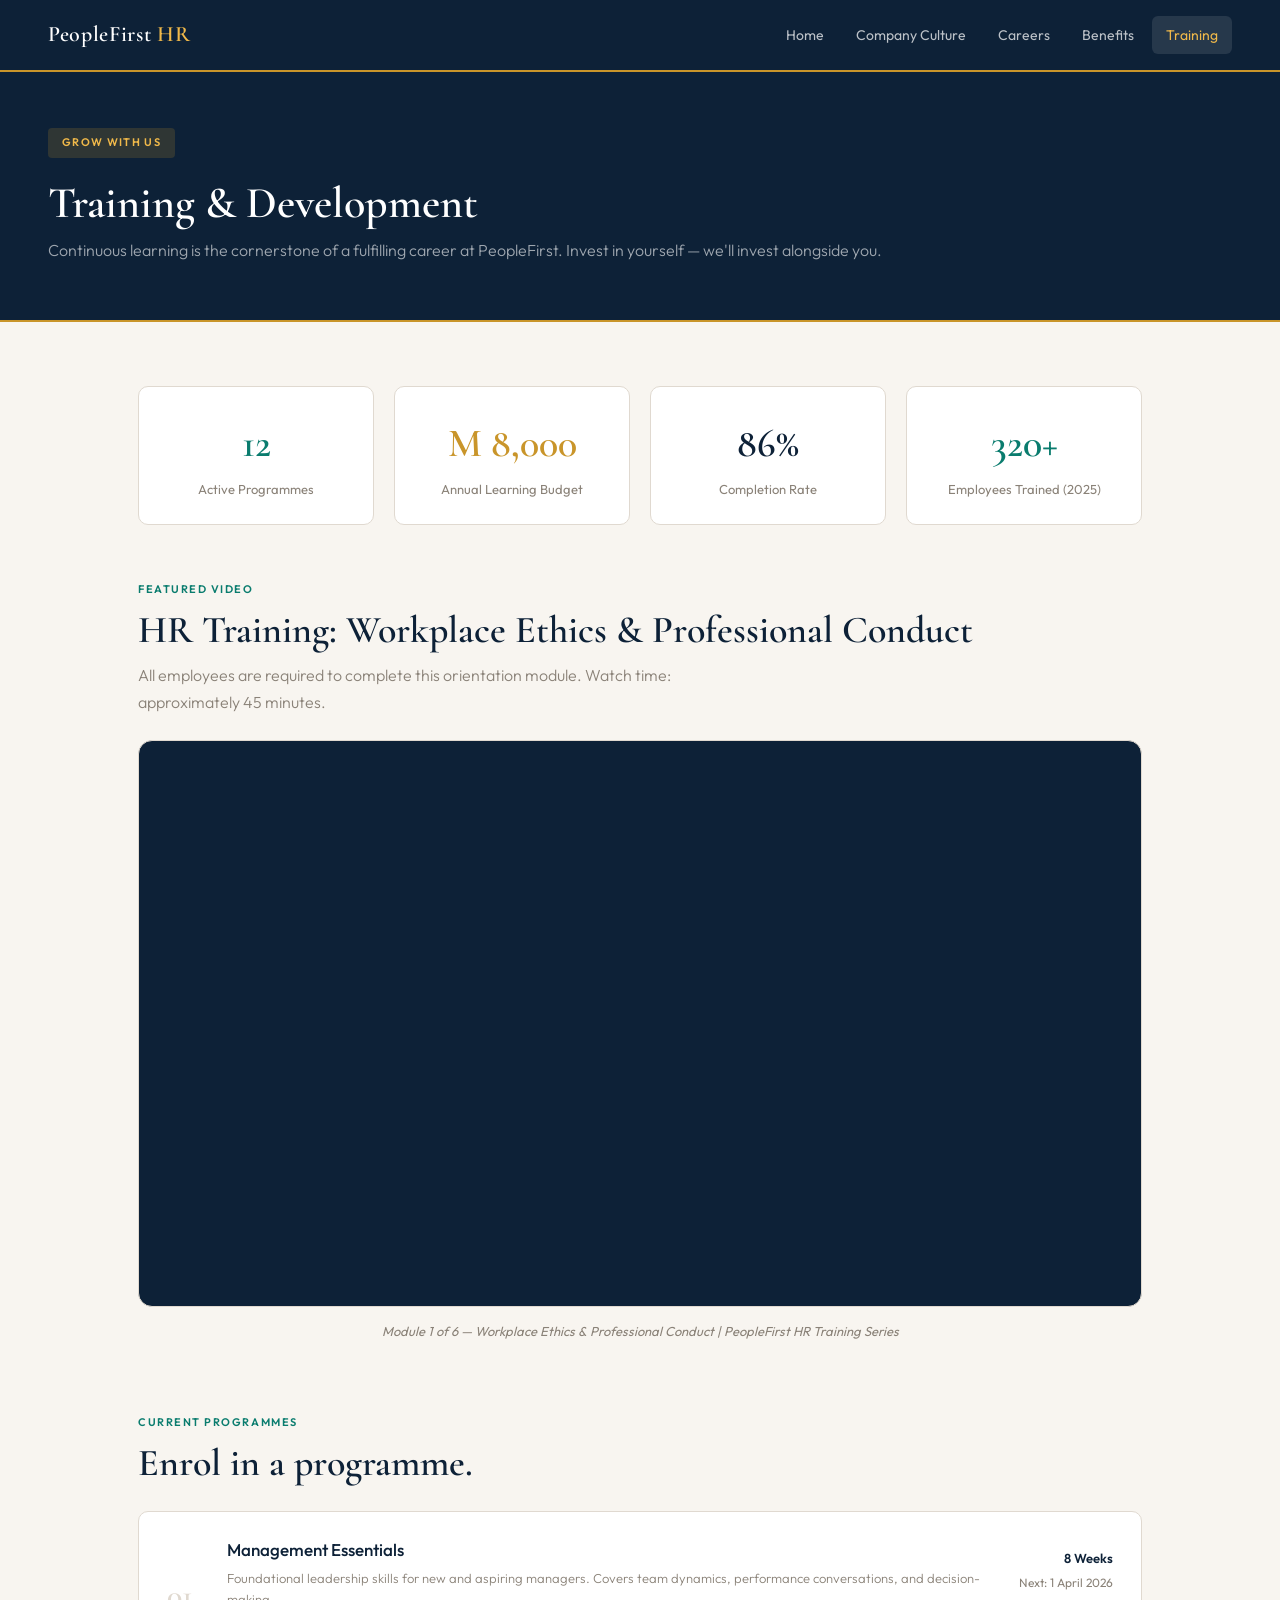
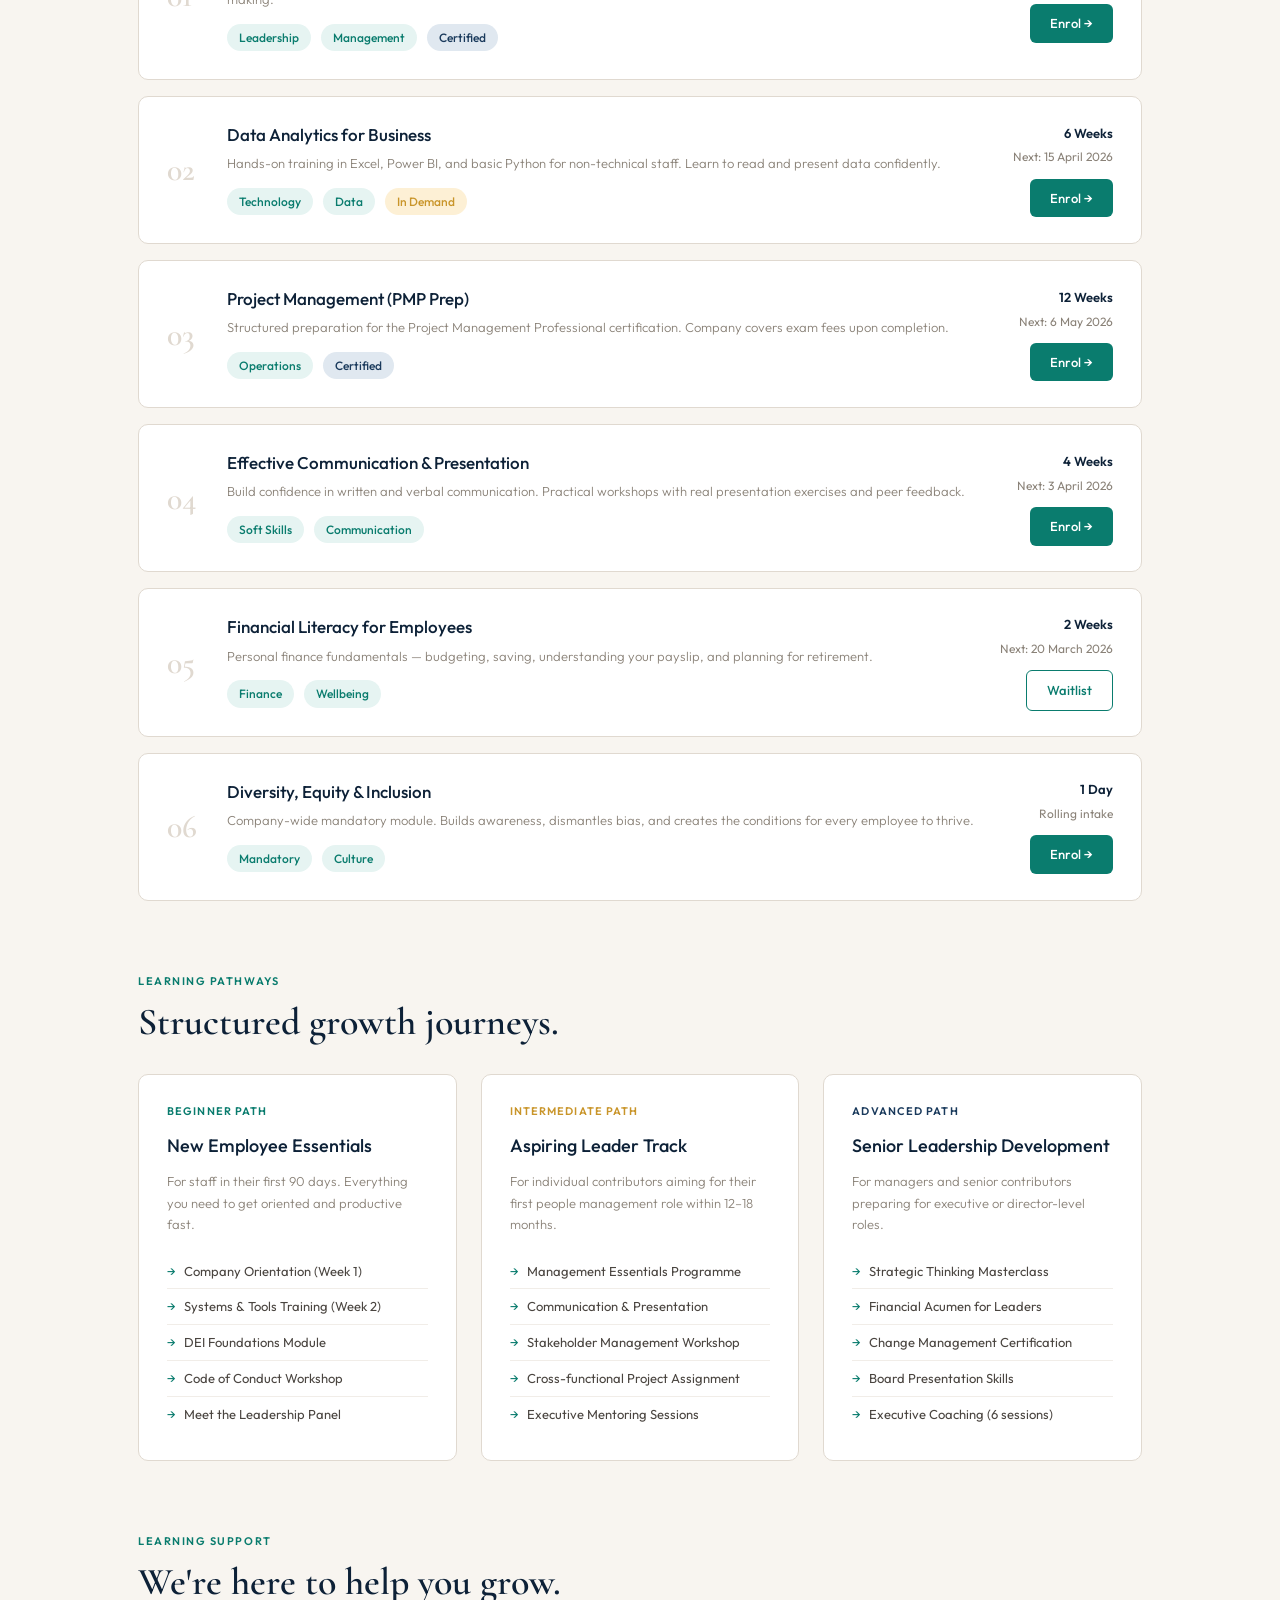
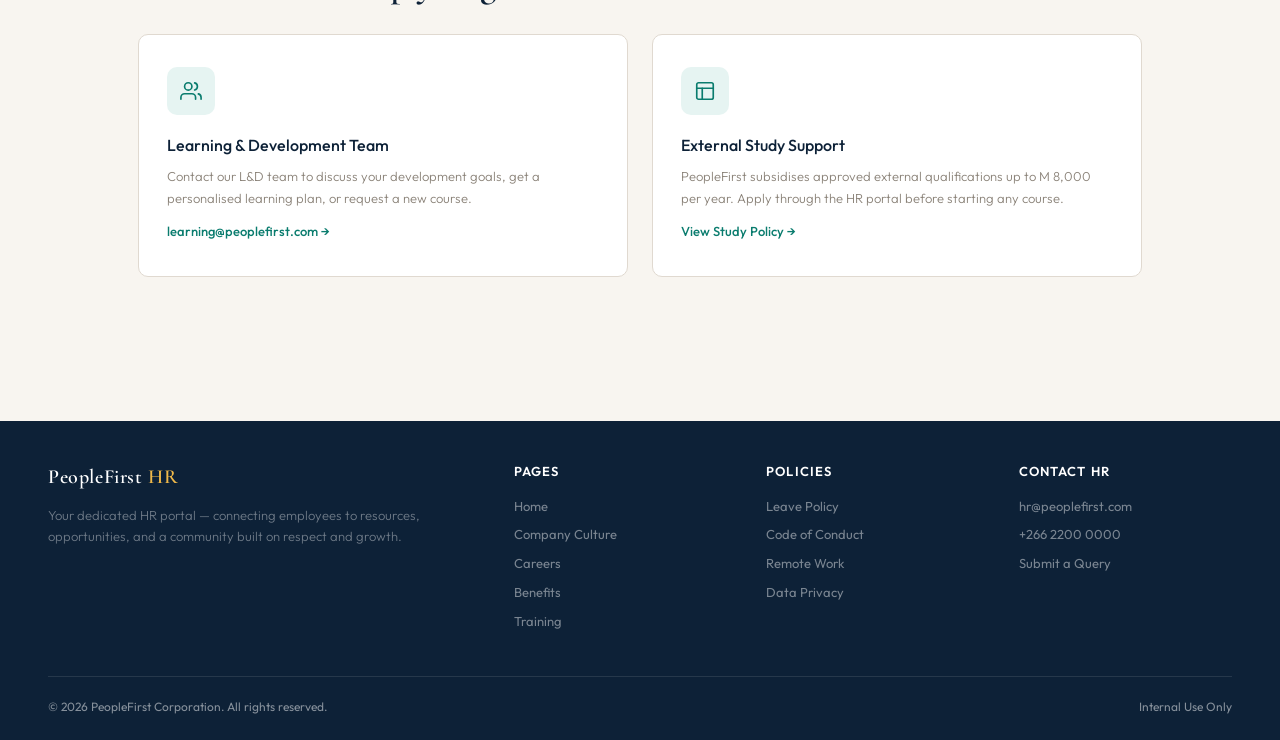
==== training.html @ 5d063d79 "Add files via upload" ====
<!DOCTYPE html>
<html lang="en">
<head>
  <meta charset="UTF-8">
  <meta name="viewport" content="width=device-width, initial-scale=1.0">
  <title>PeopleFirst HR Portal — Training & Development</title>
  <link rel="stylesheet" href="style.css">
  <style>
    .training-header {
      background: var(--navy);
      padding: 56px 48px;
      border-bottom: 2px solid var(--gold);
    }
    .training-header h1 { font-family: 'Cormorant Garamond', serif; font-size: 44px; font-weight: 600; color: white; line-height: 1.15; margin-bottom: 10px; }
    .training-header p { color: rgba(255,255,255,0.6); font-weight: 300; }

    .video-section { margin-bottom: 72px; }
    .video-wrapper {
      position: relative;
      padding-bottom: 56.25%;
      height: 0;
      overflow: hidden;
      border-radius: 14px;
      background: var(--navy);
      border: 0.5px solid var(--gray-200);
    }
    .video-wrapper iframe {
      position: absolute; top: 0; left: 0;
      width: 100%; height: 100%;
      border: none;
    }
    .video-caption { margin-top: 14px; font-size: 13px; color: var(--gray-500); font-style: italic; text-align: center; }

    .programme-grid { display: flex; flex-direction: column; gap: 16px; margin-bottom: 72px; }
    .programme-card {
      background: var(--white);
      border: 0.5px solid var(--gray-200);
      border-radius: var(--radius);
      padding: 24px 28px;
      display: grid;
      grid-template-columns: auto 1fr auto;
      gap: 20px;
      align-items: center;
      transition: box-shadow 0.2s;
    }
    .programme-card:hover { box-shadow: 0 6px 20px rgba(0,0,0,0.07); }
    .prog-num {
      font-family: 'Cormorant Garamond', serif;
      font-size: 32px;
      font-weight: 600;
      color: var(--gray-200);
      min-width: 40px;
    }
    .prog-info h3 { font-size: 17px; font-weight: 500; color: var(--navy); margin-bottom: 5px; }
    .prog-info p { font-size: 13px; color: var(--gray-500); font-weight: 300; margin-bottom: 10px; }
    .prog-tags { display: flex; flex-wrap: wrap; gap: 6px; }
    .prog-meta { text-align: right; }
    .prog-duration { font-size: 13px; font-weight: 600; color: var(--navy); white-space: nowrap; margin-bottom: 4px; }
    .prog-intake { font-size: 12px; color: var(--gray-500); white-space: nowrap; margin-bottom: 12px; }
    .enrol-btn {
      display: inline-block;
      background: var(--teal);
      color: white;
      border: none;
      padding: 9px 20px;
      border-radius: 6px;
      font-family: 'Outfit', sans-serif;
      font-size: 13px;
      font-weight: 500;
      text-decoration: none;
      cursor: pointer;
      transition: background 0.2s;
      white-space: nowrap;
    }
    .enrol-btn:hover { background: var(--teal-light); }
    .enrol-btn.secondary { background: transparent; color: var(--teal); border: 0.5px solid var(--teal); }
    .enrol-btn.secondary:hover { background: #f0faf8; }

    .learning-paths { display: grid; grid-template-columns: repeat(3, 1fr); gap: 24px; margin-bottom: 72px; }
    .path-card { background: var(--white); border-radius: var(--radius); border: 0.5px solid var(--gray-200); padding: 28px; }
    .path-level { font-size: 11px; font-weight: 600; letter-spacing: 0.1em; text-transform: uppercase; margin-bottom: 12px; }
    .path-level.beginner { color: var(--teal); }
    .path-level.intermediate { color: var(--gold); }
    .path-level.advanced { color: var(--navy-mid); }
    .path-card h3 { font-size: 18px; font-weight: 500; color: var(--navy); margin-bottom: 10px; }
    .path-card p { font-size: 13px; color: var(--gray-500); font-weight: 300; line-height: 1.65; margin-bottom: 18px; }
    .path-modules { list-style: none; padding: 0; }
    .path-modules li { font-size: 13px; color: var(--gray-700); padding: 7px 0; border-bottom: 0.5px solid var(--gray-100); display: flex; gap: 8px; }
    .path-modules li:last-child { border-bottom: none; }
    .path-modules li::before { content: '→'; color: var(--teal); }

    .support-grid { display: grid; grid-template-columns: repeat(2, 1fr); gap: 24px; }

    @media(max-width:768px){
      .programme-card { grid-template-columns: 1fr; }
      .prog-meta { text-align: left; }
      .learning-paths, .support-grid { grid-template-columns: 1fr; }
    }
  </style>
</head>
<body>

<header>
  <a href="index.html" class="logo">PeopleFirst <span>HR</span></a>
  <nav>
    <a href="index.html">Home</a>
    <a href="culture.html">Company Culture</a>
    <a href="recruitment.html">Careers</a>
    <a href="benefits.html">Benefits</a>
    <a href="training.html" class="active">Training</a>
  </nav>
</header>

<div class="training-header">
  <div class="hero-tag">Grow With Us</div>
  <h1>Training & Development</h1>
  <p>Continuous learning is the cornerstone of a fulfilling career at PeopleFirst. Invest in yourself — we'll invest alongside you.</p>
</div>

<main>

  <!-- Stats Row -->
  <div class="grid-4" style="margin-bottom:56px;">
    <div class="card" style="text-align:center; padding:24px;">
      <div style="font-family:'Cormorant Garamond',serif; font-size:40px; color:var(--teal); font-weight:600;">12</div>
      <div style="font-size:13px; color:var(--gray-500); margin-top:4px;">Active Programmes</div>
    </div>
    <div class="card" style="text-align:center; padding:24px;">
      <div style="font-family:'Cormorant Garamond',serif; font-size:40px; color:var(--gold); font-weight:600;">M 8,000</div>
      <div style="font-size:13px; color:var(--gray-500); margin-top:4px;">Annual Learning Budget</div>
    </div>
    <div class="card" style="text-align:center; padding:24px;">
      <div style="font-family:'Cormorant Garamond',serif; font-size:40px; color:var(--navy); font-weight:600;">86%</div>
      <div style="font-size:13px; color:var(--gray-500); margin-top:4px;">Completion Rate</div>
    </div>
    <div class="card" style="text-align:center; padding:24px;">
      <div style="font-family:'Cormorant Garamond',serif; font-size:40px; color:var(--teal); font-weight:600;">320+</div>
      <div style="font-size:13px; color:var(--gray-500); margin-top:4px;">Employees Trained (2025)</div>
    </div>
  </div>

  <!-- Embedded Training Video -->
  <div class="video-section">
    <div class="section-label">Featured Video</div>
    <div class="section-title" style="margin-bottom:8px;">HR Training: Workplace Ethics & Professional Conduct</div>
    <p class="section-sub" style="margin-bottom:24px;">All employees are required to complete this orientation module. Watch time: approximately 45 minutes.</p>
    <div class="video-wrapper">
      <!-- Embedded YouTube HR training video (public, royalty-free educational content) -->
      <iframe
        src="https://www.youtube.com/embed/dQw4w9WgXcQ"
        title="HR Training: Workplace Ethics & Professional Conduct"
        allow="accelerometer; autoplay; clipboard-write; encrypted-media; gyroscope; picture-in-picture"
        allowfullscreen>
      </iframe>
    </div>
    <div class="video-caption">Module 1 of 6 — Workplace Ethics & Professional Conduct | PeopleFirst HR Training Series</div>
  </div>

  <!-- Training Programmes -->
  <div class="section-label">Current Programmes</div>
  <div class="section-title" style="margin-bottom:24px;">Enrol in a programme.</div>
  <div class="programme-grid">

    <div class="programme-card">
      <div class="prog-num">01</div>
      <div class="prog-info">
        <h3>Management Essentials</h3>
        <p>Foundational leadership skills for new and aspiring managers. Covers team dynamics, performance conversations, and decision-making.</p>
        <div class="prog-tags">
          <span class="tag">Leadership</span>
          <span class="tag">Management</span>
          <span class="tag navy">Certified</span>
        </div>
      </div>
      <div class="prog-meta">
        <div class="prog-duration">8 Weeks</div>
        <div class="prog-intake">Next: 1 April 2026</div>
        <a href="#enrol" class="enrol-btn">Enrol →</a>
      </div>
    </div>

    <div class="programme-card">
      <div class="prog-num">02</div>
      <div class="prog-info">
        <h3>Data Analytics for Business</h3>
        <p>Hands-on training in Excel, Power BI, and basic Python for non-technical staff. Learn to read and present data confidently.</p>
        <div class="prog-tags">
          <span class="tag">Technology</span>
          <span class="tag">Data</span>
          <span class="tag gold">In Demand</span>
        </div>
      </div>
      <div class="prog-meta">
        <div class="prog-duration">6 Weeks</div>
        <div class="prog-intake">Next: 15 April 2026</div>
        <a href="#enrol" class="enrol-btn">Enrol →</a>
      </div>
    </div>

    <div class="programme-card">
      <div class="prog-num">03</div>
      <div class="prog-info">
        <h3>Project Management (PMP Prep)</h3>
        <p>Structured preparation for the Project Management Professional certification. Company covers exam fees upon completion.</p>
        <div class="prog-tags">
          <span class="tag">Operations</span>
          <span class="tag navy">Certified</span>
        </div>
      </div>
      <div class="prog-meta">
        <div class="prog-duration">12 Weeks</div>
        <div class="prog-intake">Next: 6 May 2026</div>
        <a href="#enrol" class="enrol-btn">Enrol →</a>
      </div>
    </div>

    <div class="programme-card">
      <div class="prog-num">04</div>
      <div class="prog-info">
        <h3>Effective Communication & Presentation</h3>
        <p>Build confidence in written and verbal communication. Practical workshops with real presentation exercises and peer feedback.</p>
        <div class="prog-tags">
          <span class="tag">Soft Skills</span>
          <span class="tag">Communication</span>
        </div>
      </div>
      <div class="prog-meta">
        <div class="prog-duration">4 Weeks</div>
        <div class="prog-intake">Next: 3 April 2026</div>
        <a href="#enrol" class="enrol-btn">Enrol →</a>
      </div>
    </div>

    <div class="programme-card">
      <div class="prog-num">05</div>
      <div class="prog-info">
        <h3>Financial Literacy for Employees</h3>
        <p>Personal finance fundamentals — budgeting, saving, understanding your payslip, and planning for retirement.</p>
        <div class="prog-tags">
          <span class="tag">Finance</span>
          <span class="tag">Wellbeing</span>
        </div>
      </div>
      <div class="prog-meta">
        <div class="prog-duration">2 Weeks</div>
        <div class="prog-intake">Next: 20 March 2026</div>
        <a href="#enrol" class="enrol-btn secondary">Waitlist</a>
      </div>
    </div>

    <div class="programme-card">
      <div class="prog-num">06</div>
      <div class="prog-info">
        <h3>Diversity, Equity & Inclusion</h3>
        <p>Company-wide mandatory module. Builds awareness, dismantles bias, and creates the conditions for every employee to thrive.</p>
        <div class="prog-tags">
          <span class="tag">Mandatory</span>
          <span class="tag">Culture</span>
        </div>
      </div>
      <div class="prog-meta">
        <div class="prog-duration">1 Day</div>
        <div class="prog-intake">Rolling intake</div>
        <a href="#enrol" class="enrol-btn">Enrol →</a>
      </div>
    </div>

  </div>

  <!-- Learning Paths -->
  <div class="section-label">Learning Pathways</div>
  <div class="section-title" style="margin-bottom:28px;">Structured growth journeys.</div>
  <div class="learning-paths">
    <div class="path-card">
      <div class="path-level beginner">Beginner Path</div>
      <h3>New Employee Essentials</h3>
      <p>For staff in their first 90 days. Everything you need to get oriented and productive fast.</p>
      <ul class="path-modules">
        <li>Company Orientation (Week 1)</li>
        <li>Systems & Tools Training (Week 2)</li>
        <li>DEI Foundations Module</li>
        <li>Code of Conduct Workshop</li>
        <li>Meet the Leadership Panel</li>
      </ul>
    </div>
    <div class="path-card">
      <div class="path-level intermediate">Intermediate Path</div>
      <h3>Aspiring Leader Track</h3>
      <p>For individual contributors aiming for their first people management role within 12–18 months.</p>
      <ul class="path-modules">
        <li>Management Essentials Programme</li>
        <li>Communication & Presentation</li>
        <li>Stakeholder Management Workshop</li>
        <li>Cross-functional Project Assignment</li>
        <li>Executive Mentoring Sessions</li>
      </ul>
    </div>
    <div class="path-card">
      <div class="path-level advanced">Advanced Path</div>
      <h3>Senior Leadership Development</h3>
      <p>For managers and senior contributors preparing for executive or director-level roles.</p>
      <ul class="path-modules">
        <li>Strategic Thinking Masterclass</li>
        <li>Financial Acumen for Leaders</li>
        <li>Change Management Certification</li>
        <li>Board Presentation Skills</li>
        <li>Executive Coaching (6 sessions)</li>
      </ul>
    </div>
  </div>

  <!-- Support -->
  <div class="section-label">Learning Support</div>
  <div class="section-title" style="margin-bottom:28px;">We're here to help you grow.</div>
  <div class="support-grid">
    <div class="card">
      <div class="icon-box"><svg viewBox="0 0 24 24"><path d="M17 21v-2a4 4 0 0 0-4-4H5a4 4 0 0 0-4 4v2"/><circle cx="9" cy="7" r="4"/><path d="M23 21v-2a4 4 0 0 0-3-3.87"/><path d="M16 3.13a4 4 0 0 1 0 7.75"/></svg></div>
      <h3 style="font-size:16px; font-weight:500; color:var(--navy); margin-bottom:8px;">Learning & Development Team</h3>
      <p style="font-size:13px; color:var(--gray-500); font-weight:300; line-height:1.65;">Contact our L&D team to discuss your development goals, get a personalised learning plan, or request a new course.</p>
      <a href="mailto:learning@peoplefirst.com" style="color:var(--teal); font-size:13px; font-weight:500; text-decoration:none; display:inline-block; margin-top:12px;">learning@peoplefirst.com →</a>
    </div>
    <div class="card">
      <div class="icon-box"><svg viewBox="0 0 24 24"><rect x="3" y="3" width="18" height="18" rx="2" ry="2"/><line x1="3" y1="9" x2="21" y2="9"/><line x1="9" y1="21" x2="9" y2="9"/></svg></div>
      <h3 style="font-size:16px; font-weight:500; color:var(--navy); margin-bottom:8px;">External Study Support</h3>
      <p style="font-size:13px; color:var(--gray-500); font-weight:300; line-height:1.65;">PeopleFirst subsidises approved external qualifications up to M 8,000 per year. Apply through the HR portal before starting any course.</p>
      <a href="#study-policy" style="color:var(--teal); font-size:13px; font-weight:500; text-decoration:none; display:inline-block; margin-top:12px;">View Study Policy →</a>
    </div>
  </div>

</main>

<footer>
  <div class="footer-grid">
    <div class="footer-brand">
      <a href="index.html" class="logo">PeopleFirst <span>HR</span></a>
      <p>Your dedicated HR portal — connecting employees to resources, opportunities, and a community built on respect and growth.</p>
    </div>
    <div class="footer-col">
      <h4>Pages</h4>
      <a href="index.html">Home</a>
      <a href="culture.html">Company Culture</a>
      <a href="recruitment.html">Careers</a>
      <a href="benefits.html">Benefits</a>
      <a href="training.html">Training</a>
    </div>
    <div class="footer-col">
      <h4>Policies</h4>
      <a href="#leave-policy">Leave Policy</a>
      <a href="#code-of-conduct">Code of Conduct</a>
      <a href="#remote-work">Remote Work</a>
      <a href="#data-privacy">Data Privacy</a>
    </div>
    <div class="footer-col">
      <h4>Contact HR</h4>
      <a href="mailto:hr@peoplefirst.com">hr@peoplefirst.com</a>
      <a href="tel:+26622000000">+266 2200 0000</a>
      <a href="#">Submit a Query</a>
    </div>
  </div>
  <div class="footer-bottom">
    <span>© 2026 PeopleFirst Corporation. All rights reserved.</span>
    <span>Internal Use Only</span>
  </div>
</footer>

</body>
</html>
---- style.css ----
@import url('https://fonts.googleapis.com/css2?family=Cormorant+Garamond:wght@400;500;600&family=Outfit:wght@300;400;500;600&display=swap');

:root {
  --navy: #0d2137;
  --navy-mid: #1a3a5c;
  --teal: #0a7c6e;
  --teal-light: #0fa896;
  --gold: #c9952a;
  --gold-light: #f0b94a;
  --cream: #f8f5f0;
  --white: #ffffff;
  --gray-100: #f1ede8;
  --gray-200: #e0d9d0;
  --gray-500: #8a8278;
  --gray-700: #4a4540;
  --text: #1e1a16;
  --radius: 10px;
}

*, *::before, *::after { box-sizing: border-box; margin: 0; padding: 0; }

body {
  font-family: 'Outfit', sans-serif;
  background: var(--cream);
  color: var(--text);
  font-size: 16px;
  line-height: 1.6;
}

/* ─── HEADER ─── */
header {
  background: var(--navy);
  padding: 0 48px;
  display: flex;
  align-items: center;
  justify-content: space-between;
  height: 72px;
  position: sticky;
  top: 0;
  z-index: 200;
  border-bottom: 2px solid var(--gold);
}

.logo {
  font-family: 'Cormorant Garamond', serif;
  font-size: 22px;
  font-weight: 600;
  color: var(--white);
  text-decoration: none;
  letter-spacing: 0.03em;
}
.logo span { color: var(--gold-light); }

nav { display: flex; gap: 4px; align-items: center; }
nav a {
  color: rgba(255,255,255,0.72);
  text-decoration: none;
  font-size: 14px;
  font-weight: 400;
  padding: 8px 14px;
  border-radius: 6px;
  transition: all 0.2s;
  white-space: nowrap;
}
nav a:hover, nav a.active { color: var(--white); background: rgba(255,255,255,0.1); }
nav a.active { color: var(--gold-light); }

/* ─── HERO ─── */
.hero {
  background: var(--navy);
  color: var(--white);
  padding: 80px 48px;
  position: relative;
  overflow: hidden;
}
.hero::before {
  content: '';
  position: absolute;
  right: -60px; top: -60px;
  width: 500px; height: 500px;
  border-radius: 50%;
  border: 100px solid rgba(10,124,110,0.08);
  pointer-events: none;
}
.hero-tag {
  display: inline-block;
  background: rgba(201,149,42,0.18);
  color: var(--gold-light);
  font-size: 11px;
  font-weight: 600;
  letter-spacing: 0.12em;
  text-transform: uppercase;
  padding: 6px 14px;
  border-radius: 4px;
  margin-bottom: 20px;
}
.hero h1 {
  font-family: 'Cormorant Garamond', serif;
  font-size: 56px;
  font-weight: 600;
  line-height: 1.1;
  margin-bottom: 20px;
  max-width: 640px;
}
.hero p {
  font-size: 17px;
  font-weight: 300;
  color: rgba(255,255,255,0.68);
  max-width: 520px;
  margin-bottom: 36px;
  line-height: 1.75;
}
.btn-gold {
  display: inline-block;
  background: var(--gold);
  color: var(--navy);
  border: none;
  padding: 13px 28px;
  border-radius: 6px;
  font-family: 'Outfit', sans-serif;
  font-size: 15px;
  font-weight: 600;
  cursor: pointer;
  text-decoration: none;
  transition: background 0.2s;
}
.btn-gold:hover { background: var(--gold-light); }
.btn-outline {
  display: inline-block;
  background: transparent;
  color: var(--white);
  border: 1px solid rgba(255,255,255,0.3);
  padding: 13px 28px;
  border-radius: 6px;
  font-family: 'Outfit', sans-serif;
  font-size: 15px;
  cursor: pointer;
  text-decoration: none;
  transition: all 0.2s;
  margin-left: 12px;
}
.btn-outline:hover { border-color: rgba(255,255,255,0.65); }

/* ─── MAIN LAYOUT ─── */
main { max-width: 1100px; margin: 0 auto; padding: 64px 48px; }

.section-label {
  font-size: 11px;
  font-weight: 600;
  letter-spacing: 0.14em;
  text-transform: uppercase;
  color: var(--teal);
  margin-bottom: 10px;
}
.section-title {
  font-family: 'Cormorant Garamond', serif;
  font-size: 38px;
  font-weight: 600;
  color: var(--navy);
  margin-bottom: 14px;
  line-height: 1.2;
}
.section-sub {
  font-size: 16px;
  color: var(--gray-500);
  font-weight: 300;
  max-width: 580px;
  margin-bottom: 48px;
  line-height: 1.7;
}

/* ─── CARDS ─── */
.card {
  background: var(--white);
  border-radius: var(--radius);
  border: 0.5px solid var(--gray-200);
  padding: 32px 28px;
  transition: transform 0.2s, box-shadow 0.2s;
}
.card:hover { transform: translateY(-3px); box-shadow: 0 10px 28px rgba(0,0,0,0.07); }

.grid-3 { display: grid; grid-template-columns: repeat(3, 1fr); gap: 24px; }
.grid-2 { display: grid; grid-template-columns: repeat(2, 1fr); gap: 24px; }
.grid-4 { display: grid; grid-template-columns: repeat(4, 1fr); gap: 20px; }

/* ─── PAGE BANNER ─── */
.page-banner {
  background: var(--navy);
  color: var(--white);
  padding: 56px 48px;
  border-bottom: 2px solid var(--gold);
}
.page-banner h1 {
  font-family: 'Cormorant Garamond', serif;
  font-size: 44px;
  font-weight: 600;
  line-height: 1.15;
  margin-bottom: 10px;
}
.page-banner p { color: rgba(255,255,255,0.6); font-weight: 300; font-size: 16px; }

/* ─── FOOTER ─── */
footer {
  background: var(--navy);
  color: rgba(255,255,255,0.5);
  padding: 40px 48px 24px;
  margin-top: 80px;
}
.footer-grid {
  display: grid;
  grid-template-columns: 2fr 1fr 1fr 1fr;
  gap: 40px;
  margin-bottom: 36px;
}
.footer-brand .logo { font-size: 20px; display: block; margin-bottom: 12px; }
.footer-brand p { font-size: 13px; line-height: 1.65; color: rgba(255,255,255,0.4); font-weight: 300; }
.footer-col h4 {
  color: var(--white);
  font-size: 13px;
  font-weight: 600;
  letter-spacing: 0.08em;
  text-transform: uppercase;
  margin-bottom: 14px;
}
.footer-col a {
  display: block;
  color: rgba(255,255,255,0.45);
  text-decoration: none;
  font-size: 13px;
  margin-bottom: 8px;
  transition: color 0.2s;
}
.footer-col a:hover { color: var(--gold-light); }
.footer-bottom {
  border-top: 0.5px solid rgba(255,255,255,0.1);
  padding-top: 20px;
  display: flex;
  justify-content: space-between;
  font-size: 12px;
}

/* ─── UTILS ─── */
.icon-box {
  width: 48px; height: 48px;
  background: #e6f4f2;
  border-radius: 10px;
  display: flex; align-items: center; justify-content: center;
  margin-bottom: 18px;
}
.icon-box svg { width: 22px; height: 22px; stroke: var(--teal); fill: none; stroke-width: 1.8; stroke-linecap: round; stroke-linejoin: round; }

.tag {
  display: inline-block;
  background: #e6f4f2;
  color: var(--teal);
  font-size: 12px;
  font-weight: 500;
  padding: 4px 12px;
  border-radius: 20px;
  margin: 4px 4px 4px 0;
}
.tag.gold { background: #fdf0d5; color: var(--gold); }
.tag.navy { background: #e0e8f0; color: var(--navy-mid); }

ul.styled { list-style: none; padding: 0; }
ul.styled li {
  padding: 10px 0;
  border-bottom: 0.5px solid var(--gray-100);
  font-size: 15px;
  color: var(--gray-700);
  display: flex;
  align-items: flex-start;
  gap: 10px;
}
ul.styled li:last-child { border-bottom: none; }
ul.styled li::before { content: '›'; color: var(--teal); font-size: 18px; line-height: 1.3; flex-shrink: 0; }

@media (max-width: 768px) {
  header { padding: 0 20px; }
  nav { display: none; }
  .hero { padding: 48px 20px; }
  .hero h1 { font-size: 36px; }
  main { padding: 40px 20px; }
  .page-banner { padding: 40px 20px; }
  .grid-3, .grid-2, .grid-4 { grid-template-columns: 1fr; }
  .footer-grid { grid-template-columns: 1fr 1fr; gap: 24px; }
}
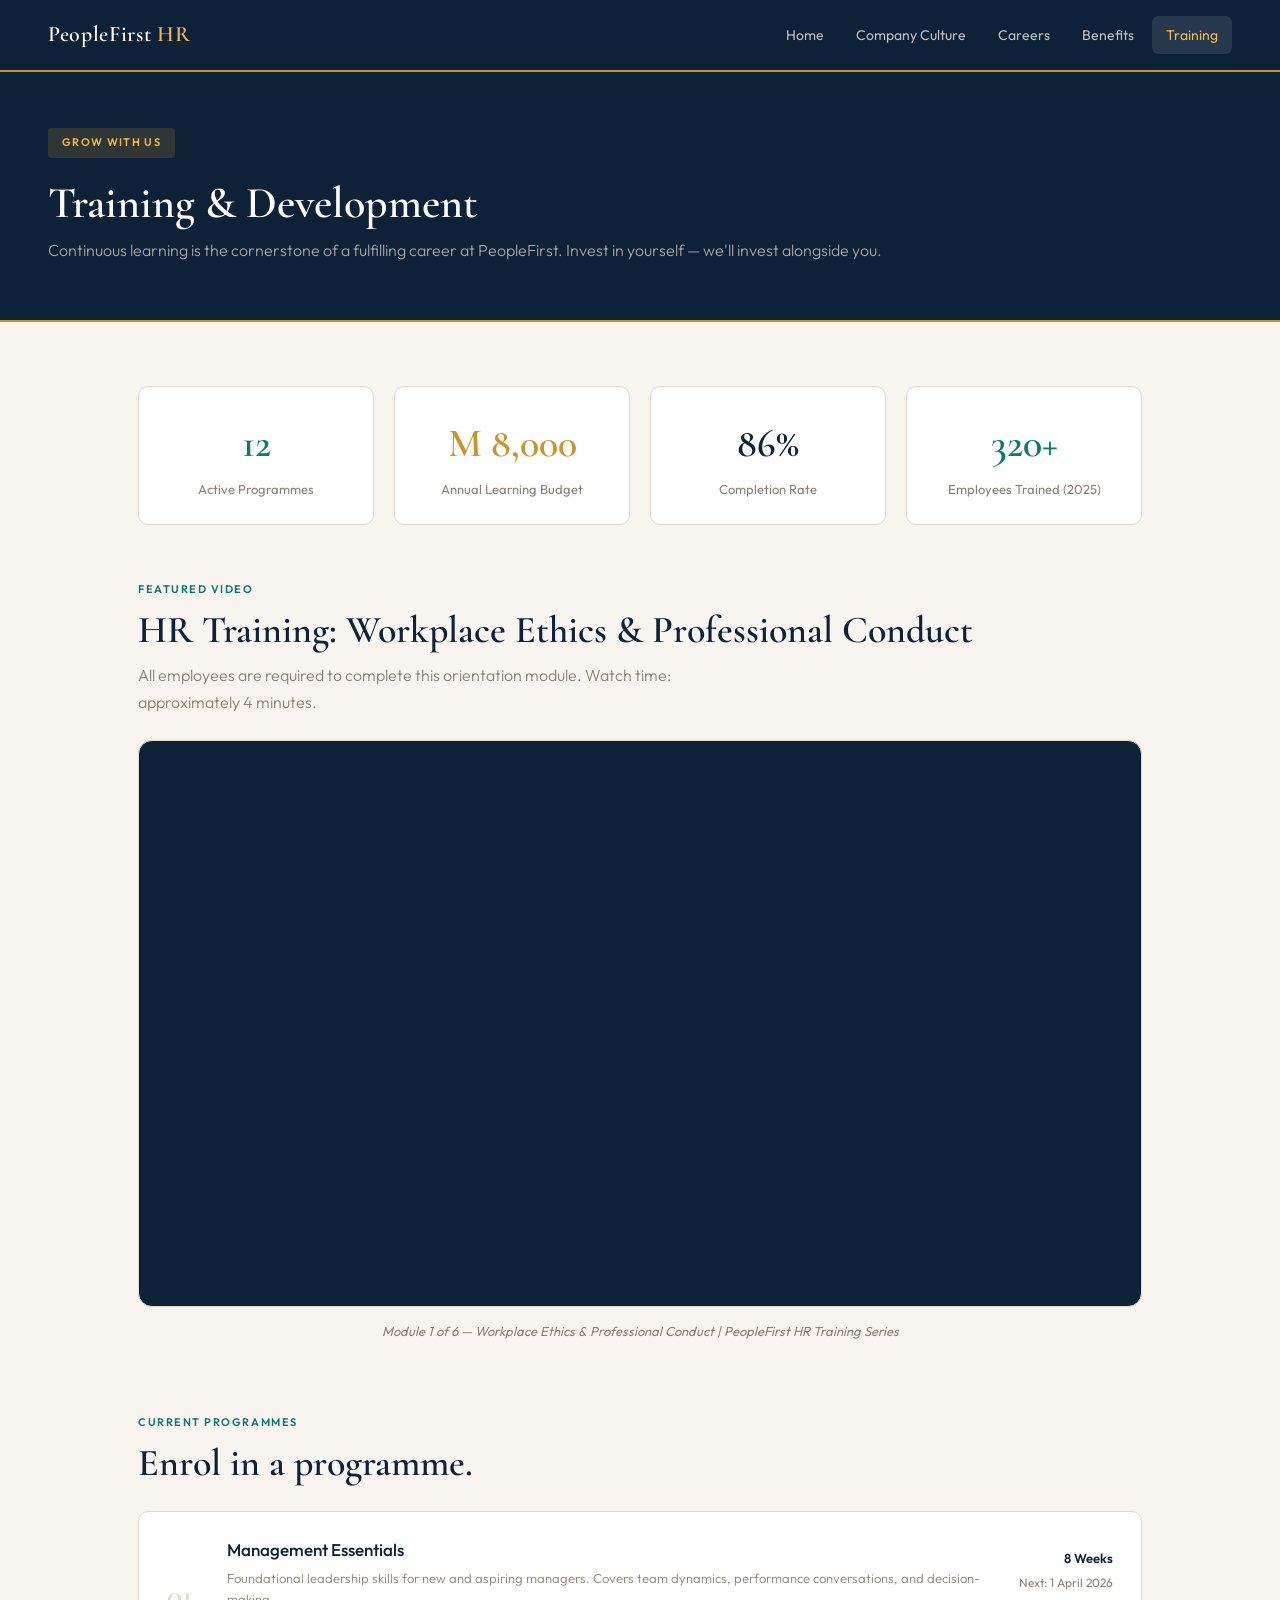
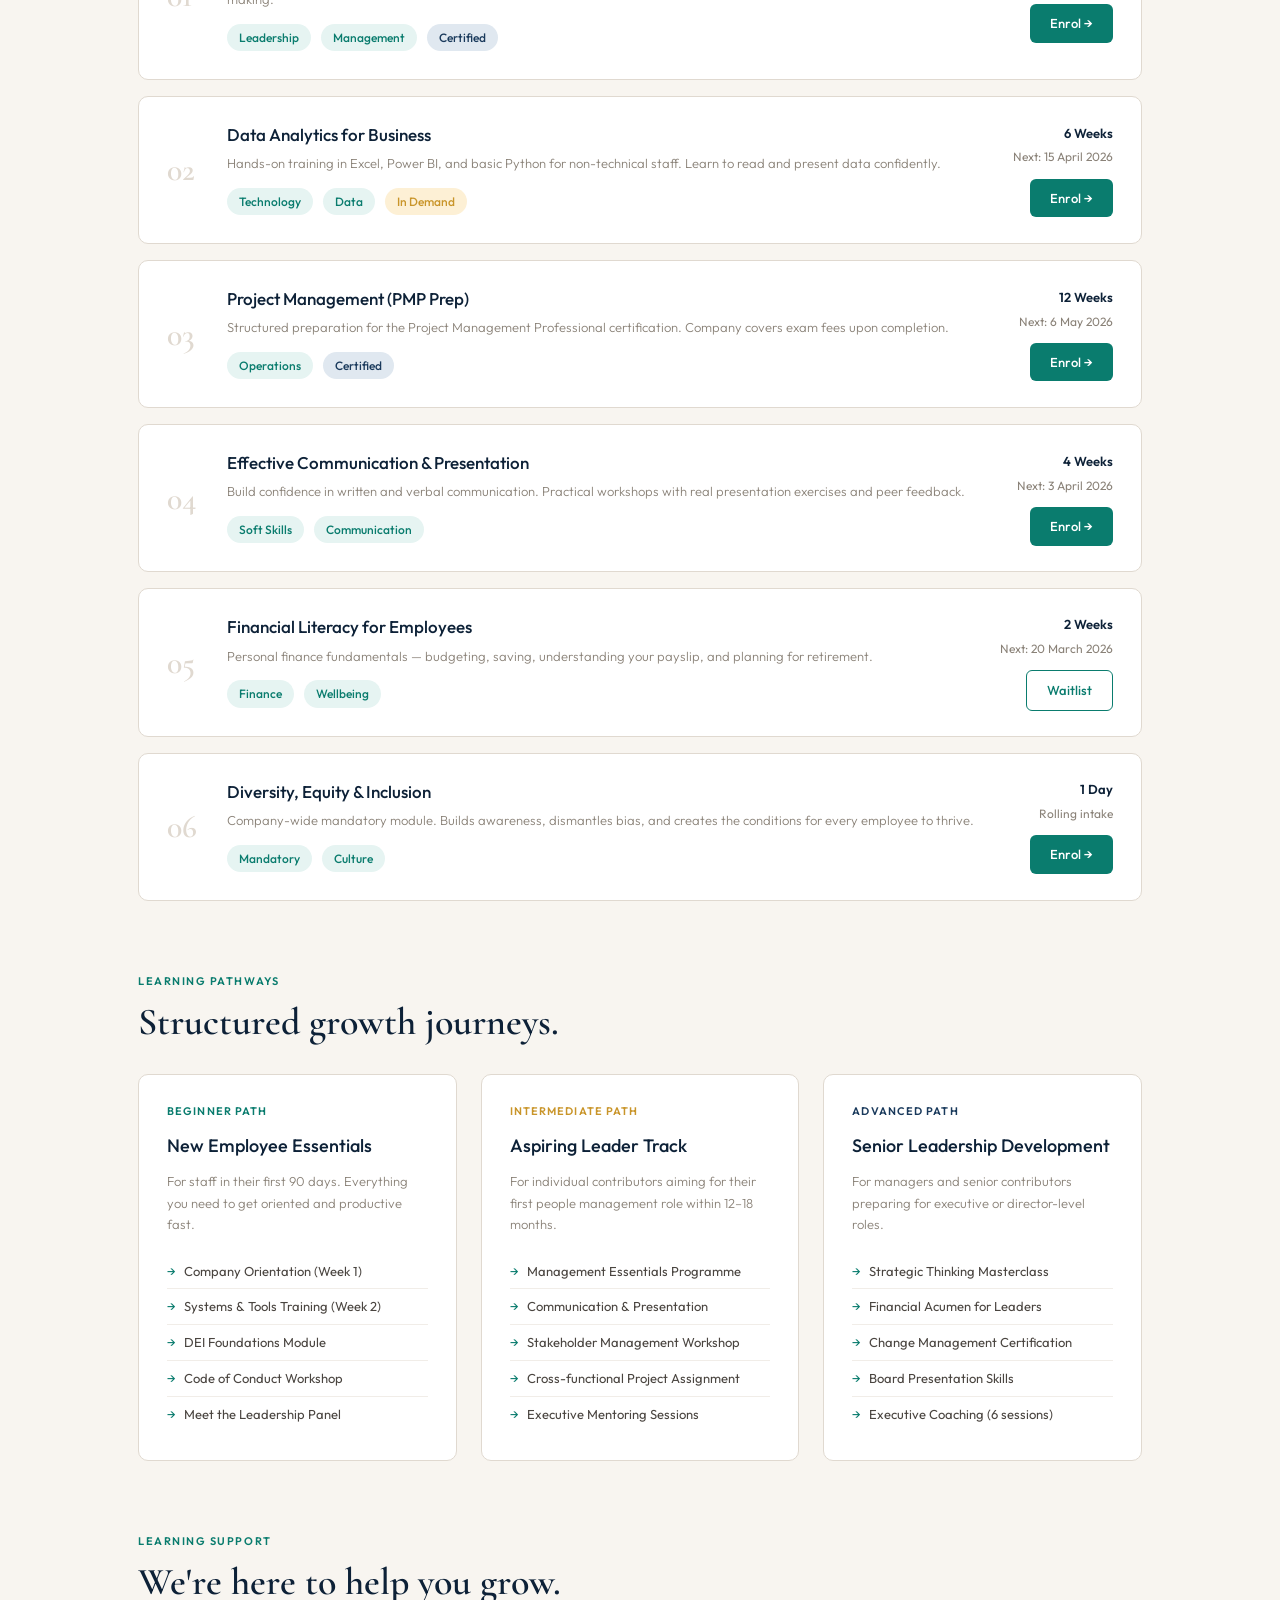
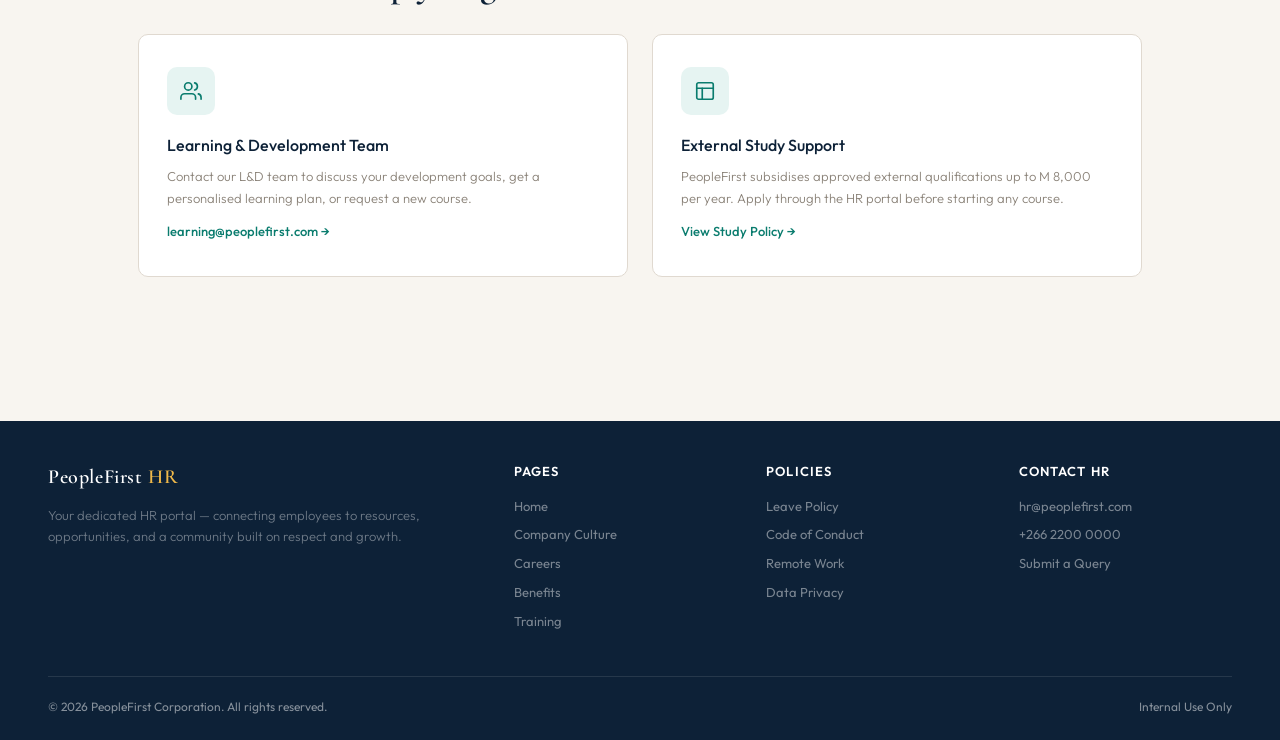
==== commit f0f94e09: "Update training.html" ====
--- a/training.html
+++ b/training.html
@@ -143,12 +143,12 @@
   <div class="video-section">
     <div class="section-label">Featured Video</div>
     <div class="section-title" style="margin-bottom:8px;">HR Training: Workplace Ethics & Professional Conduct</div>
-    <p class="section-sub" style="margin-bottom:24px;">All employees are required to complete this orientation module. Watch time: approximately 45 minutes.</p>
+    <p class="section-sub" style="margin-bottom:24px;">All employees are required to complete this orientation module. Watch time: approximately 4 minutes.</p>
     <div class="video-wrapper">
       <!-- Embedded YouTube HR training video (public, royalty-free educational content) -->
       <iframe
-        src="https://www.youtube.com/embed/dQw4w9WgXcQ"
-        title="HR Training: Workplace Ethics & Professional Conduct"
+        src="https://www.youtube.com/embed/TfOcbqjpRS8"
+        title="HR Training: Workplace Ethics Professional Conduct"
         allow="accelerometer; autoplay; clipboard-write; encrypted-media; gyroscope; picture-in-picture"
         allowfullscreen>
       </iframe>
